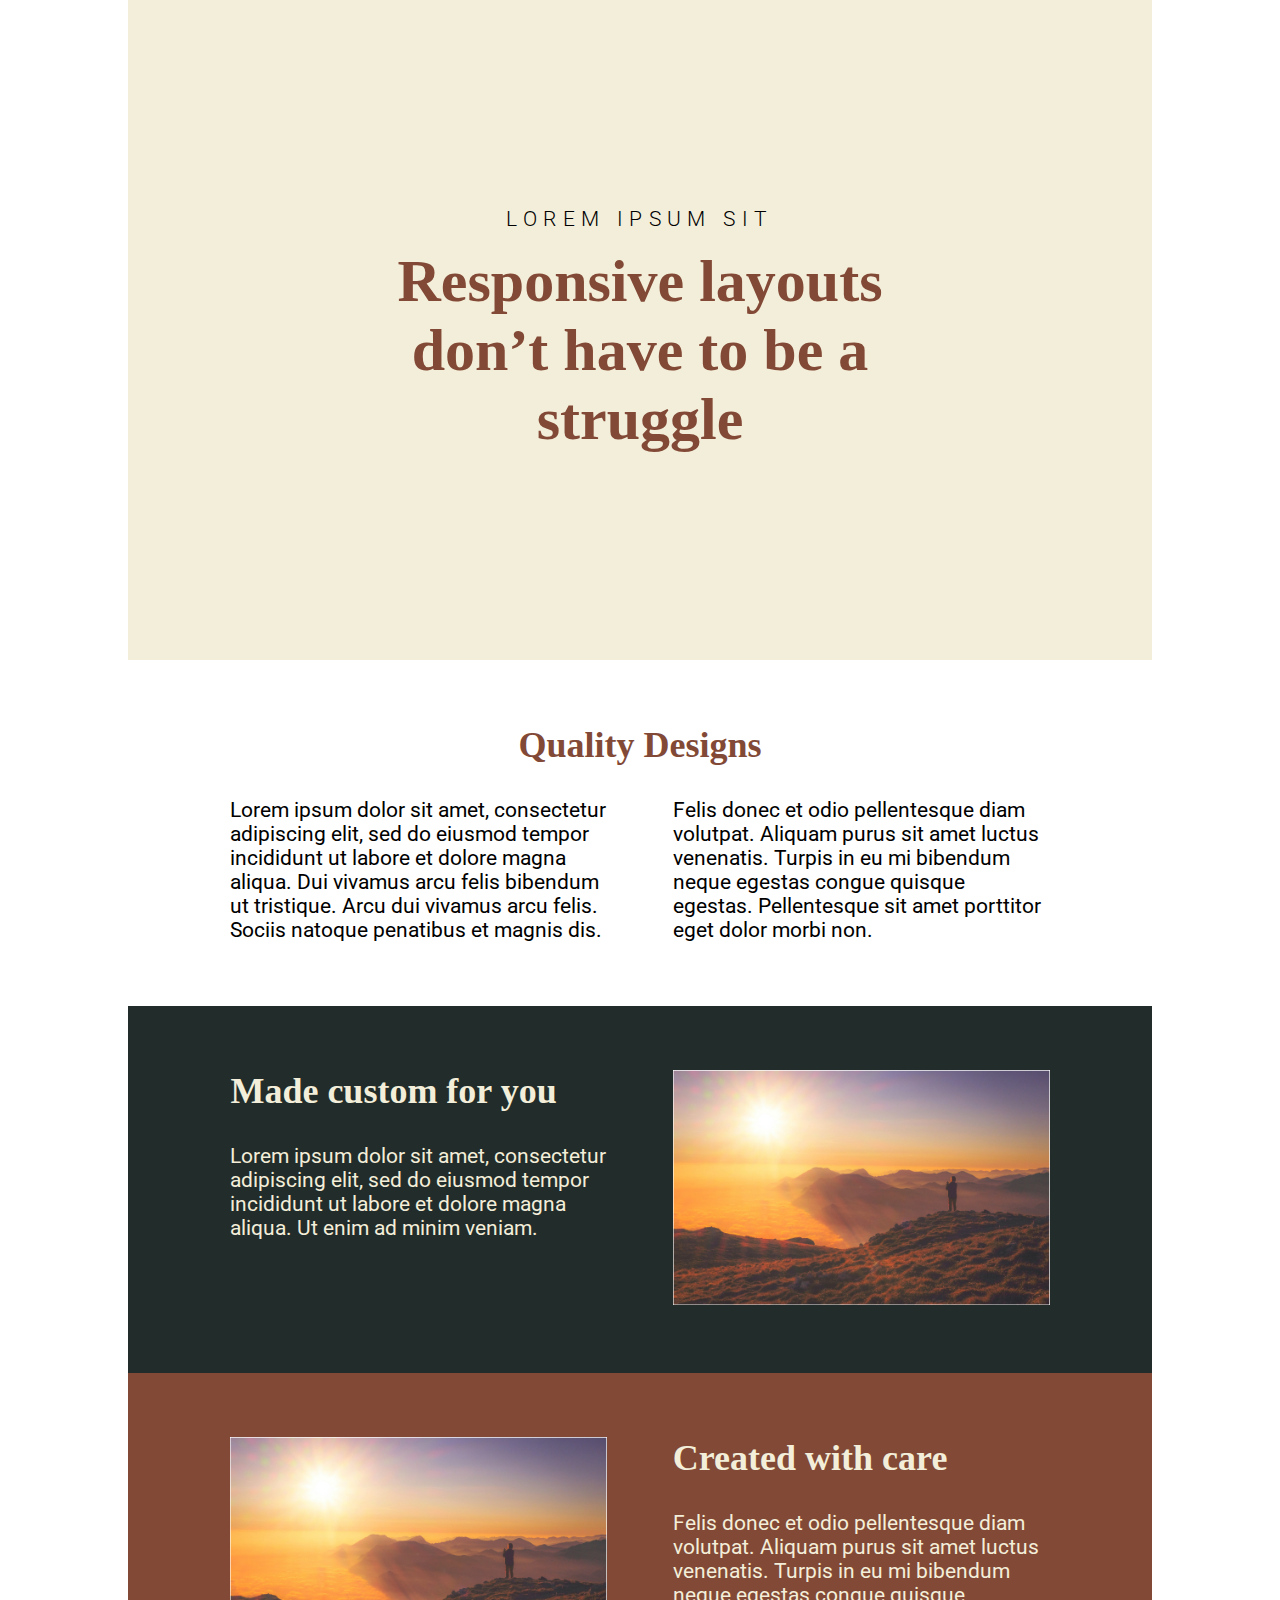
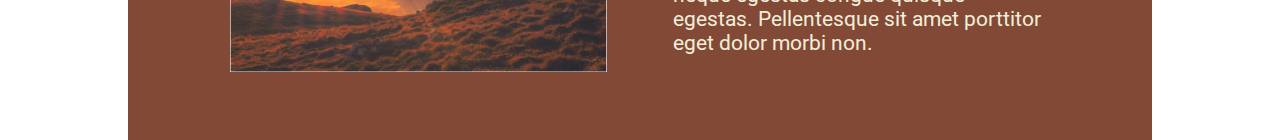
==== day7/index.html @ 1c2539a0 "day 7" ====
<!DOCTYPE html>
<html lang="en">
  <head>
    <meta charset="UTF-8" />
    <meta name="viewport" content="width=device-width, initial-scale=1.0" />
    <link rel="preconnect" href="https://fonts.gstatic.com" />
    <link
      href="https://fonts.googleapis.com/css2?family=Roboto:wght@300;400;900&display=swap"
      rel="stylesheet"
    />
    <link rel="preconnect" href="https://fonts.gstatic.com" />
    <link
      href="https://fonts.googleapis.com/css2?family=Playfair+Display:wght@900&display=swap"
      rel="stylesheet"
    />
    <link rel="stylesheet" href="style.css" />
    <title>Day 7</title>
  </head>
  <body>
    <header class="container header">
      <div class="title">
        <p class="title__text">lorem ipsum sit</p>
        <h1>Responsive layouts don’t have to be a struggle</h1>
      </div>
    </header>

    <main>
      <div class="quality container">
        <h2>Quality Designs</h2>
        <div class="row">
          <div class="col">
            <p>
              Lorem ipsum dolor sit amet, consectetur adipiscing elit, sed do
              eiusmod tempor incididunt ut labore et dolore magna aliqua. Dui
              vivamus arcu felis bibendum ut tristique. Arcu dui vivamus arcu
              felis. Sociis natoque penatibus et magnis dis.
            </p>
          </div>
          <div class="col">
            <p>
              Felis donec et odio pellentesque diam volutpat. Aliquam purus sit
              amet luctus venenatis. Turpis in eu mi bibendum neque egestas
              congue quisque egestas. Pellentesque sit amet porttitor eget dolor
              morbi non.
            </p>
          </div>
        </div>
      </div>

      <div class="custom container">
        <div class="row">
          <div class="col">
            <h2>Made custom for you</h2>
            <p>
              Lorem ipsum dolor sit amet, consectetur adipiscing elit, sed do
              eiusmod tempor incididunt ut labore et dolore magna aliqua. Ut
              enim ad minim veniam.
            </p>
          </div>
          <div class="col">
            <img src="./image-01.jpg" alt="sunset and a dude" />
          </div>
        </div>
      </div>
      <div class="created container">
        <div class="row">
          <div class="col">
            <img src="./image-01.jpg" alt="sunset and a dude" />
          </div>
          <div class="col">
            <h2>Created with care</h2>
            <p>
              Felis donec et odio pellentesque diam volutpat. Aliquam purus sit
              amet luctus venenatis. Turpis in eu mi bibendum neque egestas
              congue quisque egestas. Pellentesque sit amet porttitor eget dolor
              morbi non.
            </p>
          </div>
        </div>
      </div>
    </main>
  </body>
</html>
---- day7/style.css ----
*,
*::before,
*::after {
  box-sizing: border-box;
  margin: 0;
  padding: 0;
}

:root {
  --main-color: #f3eed9;
  --sec-color: #824936;
  --third-color: #222c2a;
}

body {
  font-family: "Roboto", sans-serif;
}

img {
  max-width: 100%;
  border: 0;
}

h1 {
  font-weight: 900;
  font-family: "Playfair";
  font-size: 60px;
  color: var(--sec-color);
}

h2 {
  font-weight: 900;
  font-size: 36px;
  font-family: "Playfair";
  padding-bottom: 2rem;
}

p {
  font-weight: 400;
  font-size: 21px;
}

.title__text {
  font-weight: 300;
  text-transform: uppercase;
  letter-spacing: 0.4rem;
  padding-bottom: 1rem;
}

.container {
  width: 80%;
  margin: 0 auto;

  padding: 4rem 0;
}

.header {
  min-height: 660px;
  background: var(--main-color);
  display: flex;
  justify-content: center;
  align-items: center;
  text-align: center;
}

.title {
  max-width: 60%;
  margin: 0 auto;
}

.quality {
  background: FFF;
}

.quality h2 {
  color: var(--sec-color);
  text-align: center;
}

.row {
  display: flex;
  width: 80%;
  margin: 0 auto;
  justify-content: space-between;
  max-width: 1128px;
}

.col {
  width: 46%;
}

.custom {
  background: var(--third-color);
  color: var(--main-color);
}

.created {
  background: var(--sec-color);
  color: var(--main-color);
}
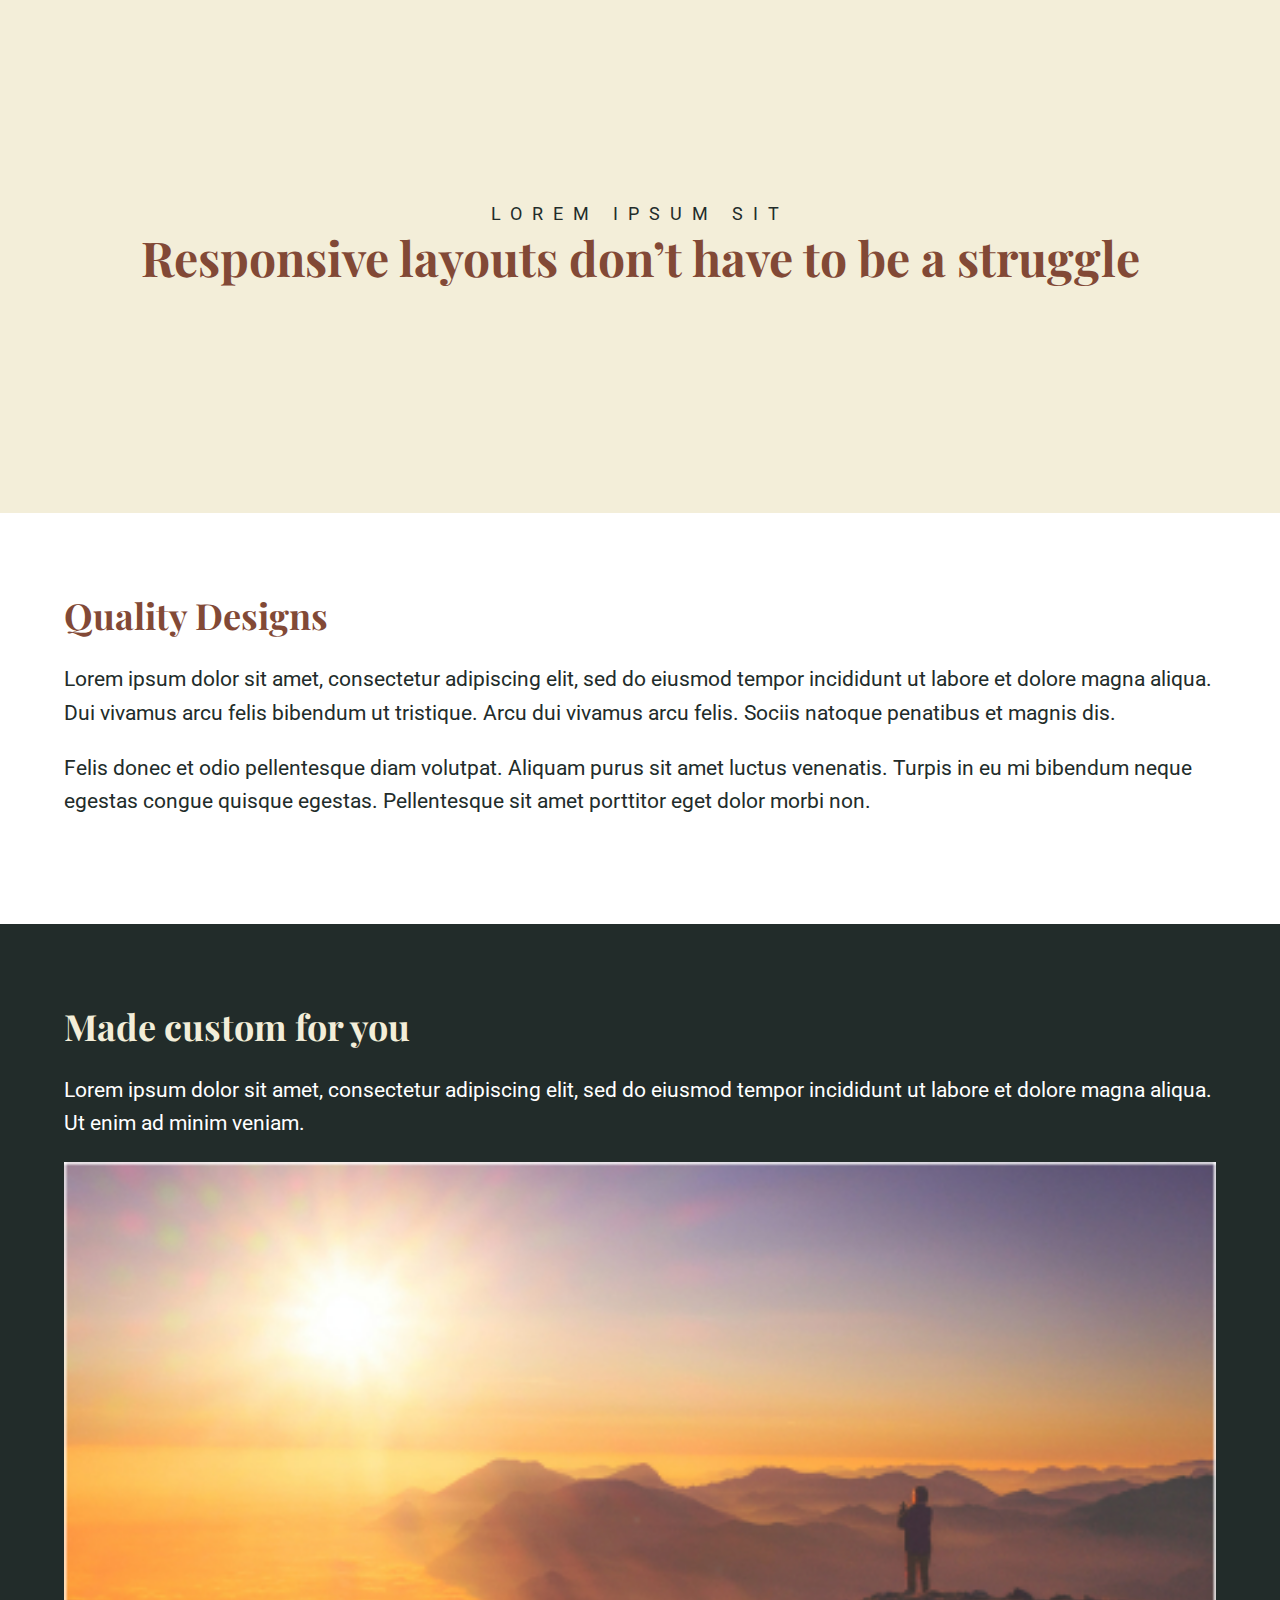
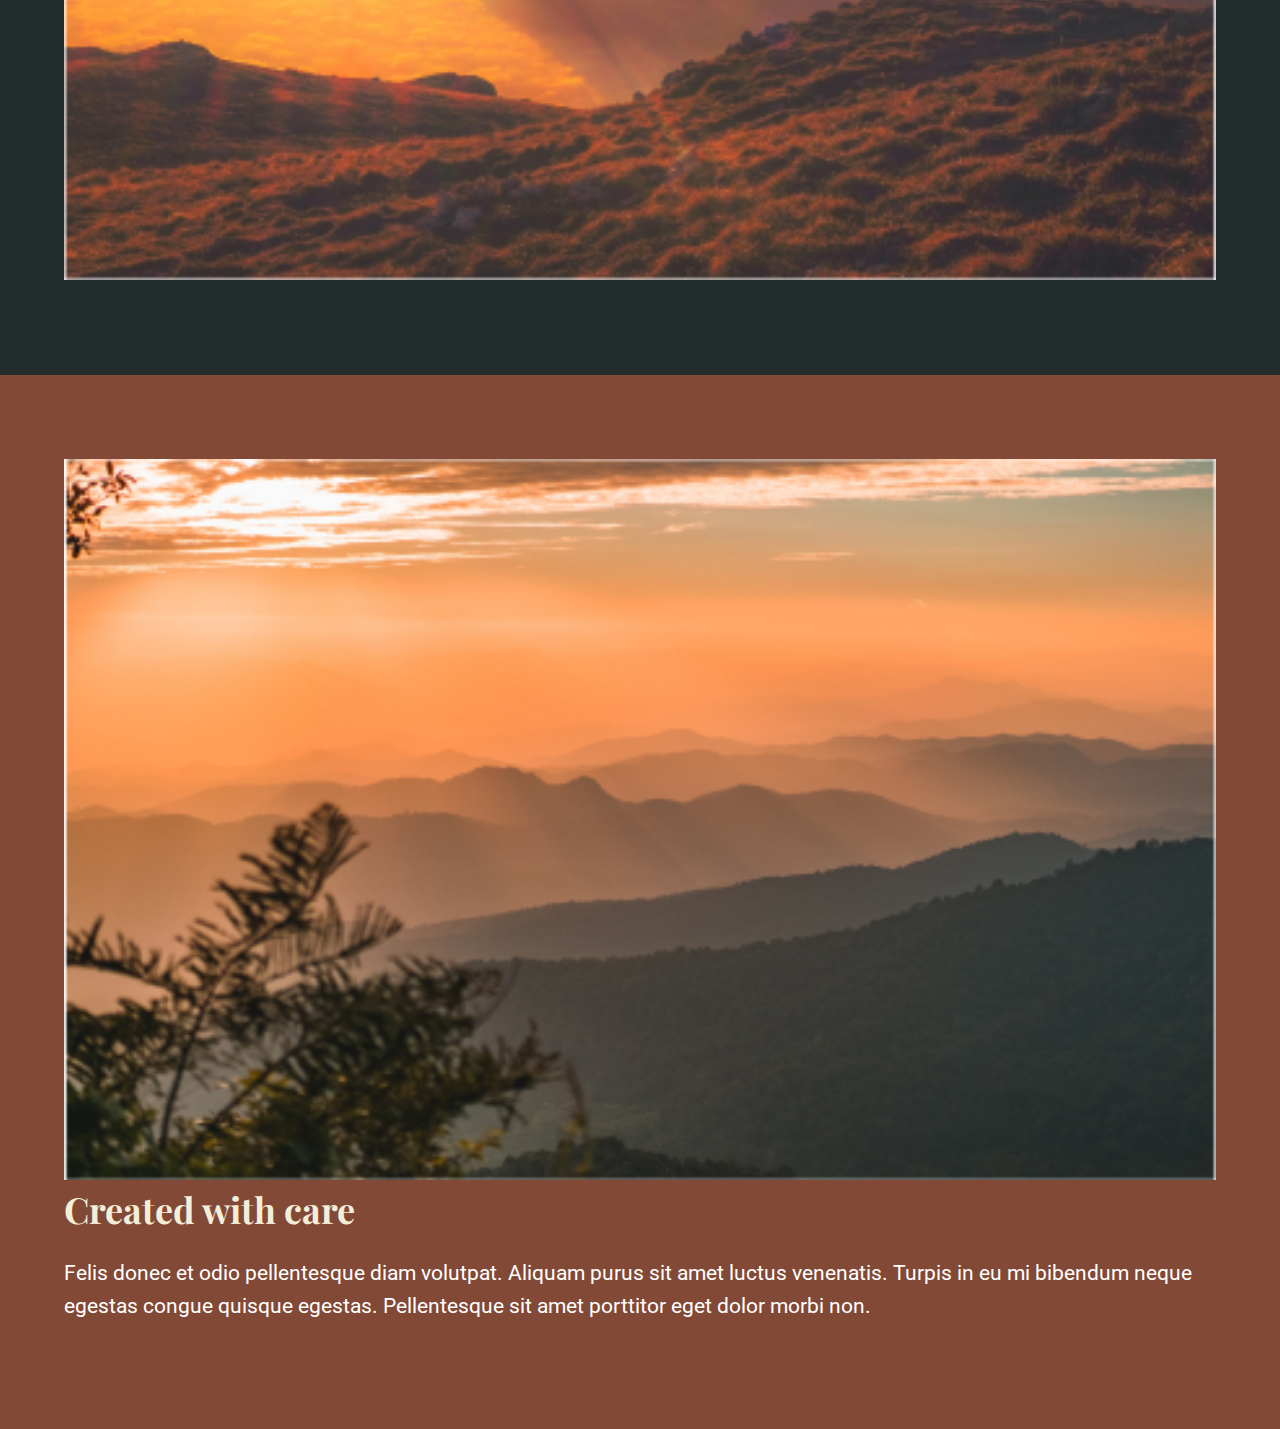
==== commit 5587d363: "day 7" ====
--- a/day7/index.html
+++ b/day7/index.html
@@ -3,30 +3,27 @@
   <head>
     <meta charset="UTF-8" />
     <meta name="viewport" content="width=device-width, initial-scale=1.0" />
+    <link rel="stylesheet" href="style.css" />
     <link rel="preconnect" href="https://fonts.gstatic.com" />
     <link
-      href="https://fonts.googleapis.com/css2?family=Roboto:wght@300;400;900&display=swap"
+      href="https://fonts.googleapis.com/css2?family=Playfair+Display:wght@900&family=Roboto:wght@300;400&display=swap"
       rel="stylesheet"
     />
-    <link rel="preconnect" href="https://fonts.gstatic.com" />
-    <link
-      href="https://fonts.googleapis.com/css2?family=Playfair+Display:wght@900&display=swap"
-      rel="stylesheet"
-    />
-    <link rel="stylesheet" href="style.css" />
-    <title>Day 7</title>
+    <title>Conquering Responsive Layouts</title>
   </head>
   <body>
-    <header class="container header">
-      <div class="title">
-        <p class="title__text">lorem ipsum sit</p>
-        <h1>Responsive layouts don’t have to be a struggle</h1>
+    <section class="intro">
+      <div class="container">
+        <p class="intro__text">lorem ipsum sit</p>
+        <h1 class="intro__title">
+          Responsive layouts don’t have to be a struggle
+        </h1>
       </div>
-    </header>
+    </section>
 
-    <main>
-      <div class="quality container">
-        <h2>Quality Designs</h2>
+    <section class="section-two">
+      <div class="container">
+        <h2 class="section-title section-title--dark">Quality Designs</h2>
         <div class="row">
           <div class="col">
             <p>
@@ -46,38 +43,42 @@
           </div>
         </div>
       </div>
+    </section>
 
-      <div class="custom container">
-        <div class="row">
-          <div class="col">
-            <h2>Made custom for you</h2>
-            <p>
-              Lorem ipsum dolor sit amet, consectetur adipiscing elit, sed do
-              eiusmod tempor incididunt ut labore et dolore magna aliqua. Ut
-              enim ad minim veniam.
-            </p>
-          </div>
-          <div class="col">
-            <img src="./image-01.jpg" alt="sunset and a dude" />
-          </div>
+    <section class="section-three">
+      <div class="container row">
+        <div class="col">
+          <h2 class="section-title">Made custom for you</h2>
+          <p>
+            Lorem ipsum dolor sit amet, consectetur adipiscing elit, sed do
+            eiusmod tempor incididunt ut labore et dolore magna aliqua. Ut enim
+            ad minim veniam.
+          </p>
+        </div>
+        <div class="col">
+          <img src="img/image-01.jpg" alt="a sunset over a mountain range" />
         </div>
       </div>
-      <div class="created container">
-        <div class="row">
-          <div class="col">
-            <img src="./image-01.jpg" alt="sunset and a dude" />
-          </div>
-          <div class="col">
-            <h2>Created with care</h2>
-            <p>
-              Felis donec et odio pellentesque diam volutpat. Aliquam purus sit
-              amet luctus venenatis. Turpis in eu mi bibendum neque egestas
-              congue quisque egestas. Pellentesque sit amet porttitor eget dolor
-              morbi non.
-            </p>
-          </div>
+    </section>
+
+    <section class="section-four">
+      <div class="container row">
+        <div class="col">
+          <img
+            src="img/image-02.jpg"
+            alt="a sunset over a mountain range with tree branches in the foreground"
+          />
+        </div>
+        <div class="col">
+          <h2 class="section-title">Created with care</h2>
+          <p>
+            Felis donec et odio pellentesque diam volutpat. Aliquam purus sit
+            amet luctus venenatis. Turpis in eu mi bibendum neque egestas congue
+            quisque egestas. Pellentesque sit amet porttitor eget dolor morbi
+            non.
+          </p>
         </div>
       </div>
-    </main>
+    </section>
   </body>
 </html>
--- a/day7/style.css
+++ b/day7/style.css
@@ -1,100 +1,75 @@
-*,
-*::before,
-*::after {
+* {
   box-sizing: border-box;
-  margin: 0;
-  padding: 0;
 }
 
 :root {
-  --main-color: #f3eed9;
-  --sec-color: #824936;
-  --third-color: #222c2a;
+  --main-color: #222c2a;
+  --second-color: #f3eed9;
+  --third-color: #824936;
 }
 
 body {
+  margin: 0;
   font-family: "Roboto", sans-serif;
+  font-size: 1.3125rem;
+  line-height: 1.6;
+  color: var(--main-color);
 }
 
 img {
-  max-width: 100%;
-  border: 0;
+  width: 100%;
 }
 
-h1 {
-  font-weight: 900;
-  font-family: "Playfair";
-  font-size: 60px;
-  color: var(--sec-color);
+h1,
+h2 {
+  margin-top: 0;
+  font-family: "Playfair Display", sans-serif;
+  line-height: 1;
 }
 
-h2 {
-  font-weight: 900;
-  font-size: 36px;
-  font-family: "Playfair";
-  padding-bottom: 2rem;
+section {
+  padding: 4em 0;
 }
 
-p {
-  font-weight: 400;
-  font-size: 21px;
+.section-title {
+  font-size: 2.25rem;
+  color: var(--second-color);
 }
 
-.title__text {
-  font-weight: 300;
-  text-transform: uppercase;
-  letter-spacing: 0.4rem;
-  padding-bottom: 1rem;
+.section-title--dark {
+  color: var(--third-color);
+}
+
+.section-three {
+  background-color: var(--main-color);
+  color: #fff;
+}
+
+.section-four {
+  background-color: var(--third-color);
+  color: #fff;
 }
 
 .container {
-  width: 80%;
-  margin: 0 auto;
-
-  padding: 4rem 0;
-}
-
-.header {
-  min-height: 660px;
-  background: var(--main-color);
-  display: flex;
-  justify-content: center;
-  align-items: center;
-  text-align: center;
-}
-
-.title {
-  max-width: 60%;
+  width: 90%;
   margin: 0 auto;
 }
 
-.quality {
-  background: FFF;
+.intro {
+  background: var(--second-color);
+  padding: 200px 0;
+  text-align: center;
+  color: var(--third-color);
 }
 
-.quality h2 {
-  color: var(--sec-color);
-  text-align: center;
+.intro__text {
+  text-transform: uppercase;
+  font-size: 1.125rem;
+  letter-spacing: 10px;
+  color: var(--main-color);
+  margin: 0 0 0.25em;
 }
 
-.row {
-  display: flex;
-  width: 80%;
-  margin: 0 auto;
-  justify-content: space-between;
-  max-width: 1128px;
+.intro__title {
+  font-size: 3rem;
 }
-
-.col {
-  width: 46%;
-}
-
-.custom {
-  background: var(--third-color);
-  color: var(--main-color);
-}
-
-.created {
-  background: var(--sec-color);
-  color: var(--main-color);
-}
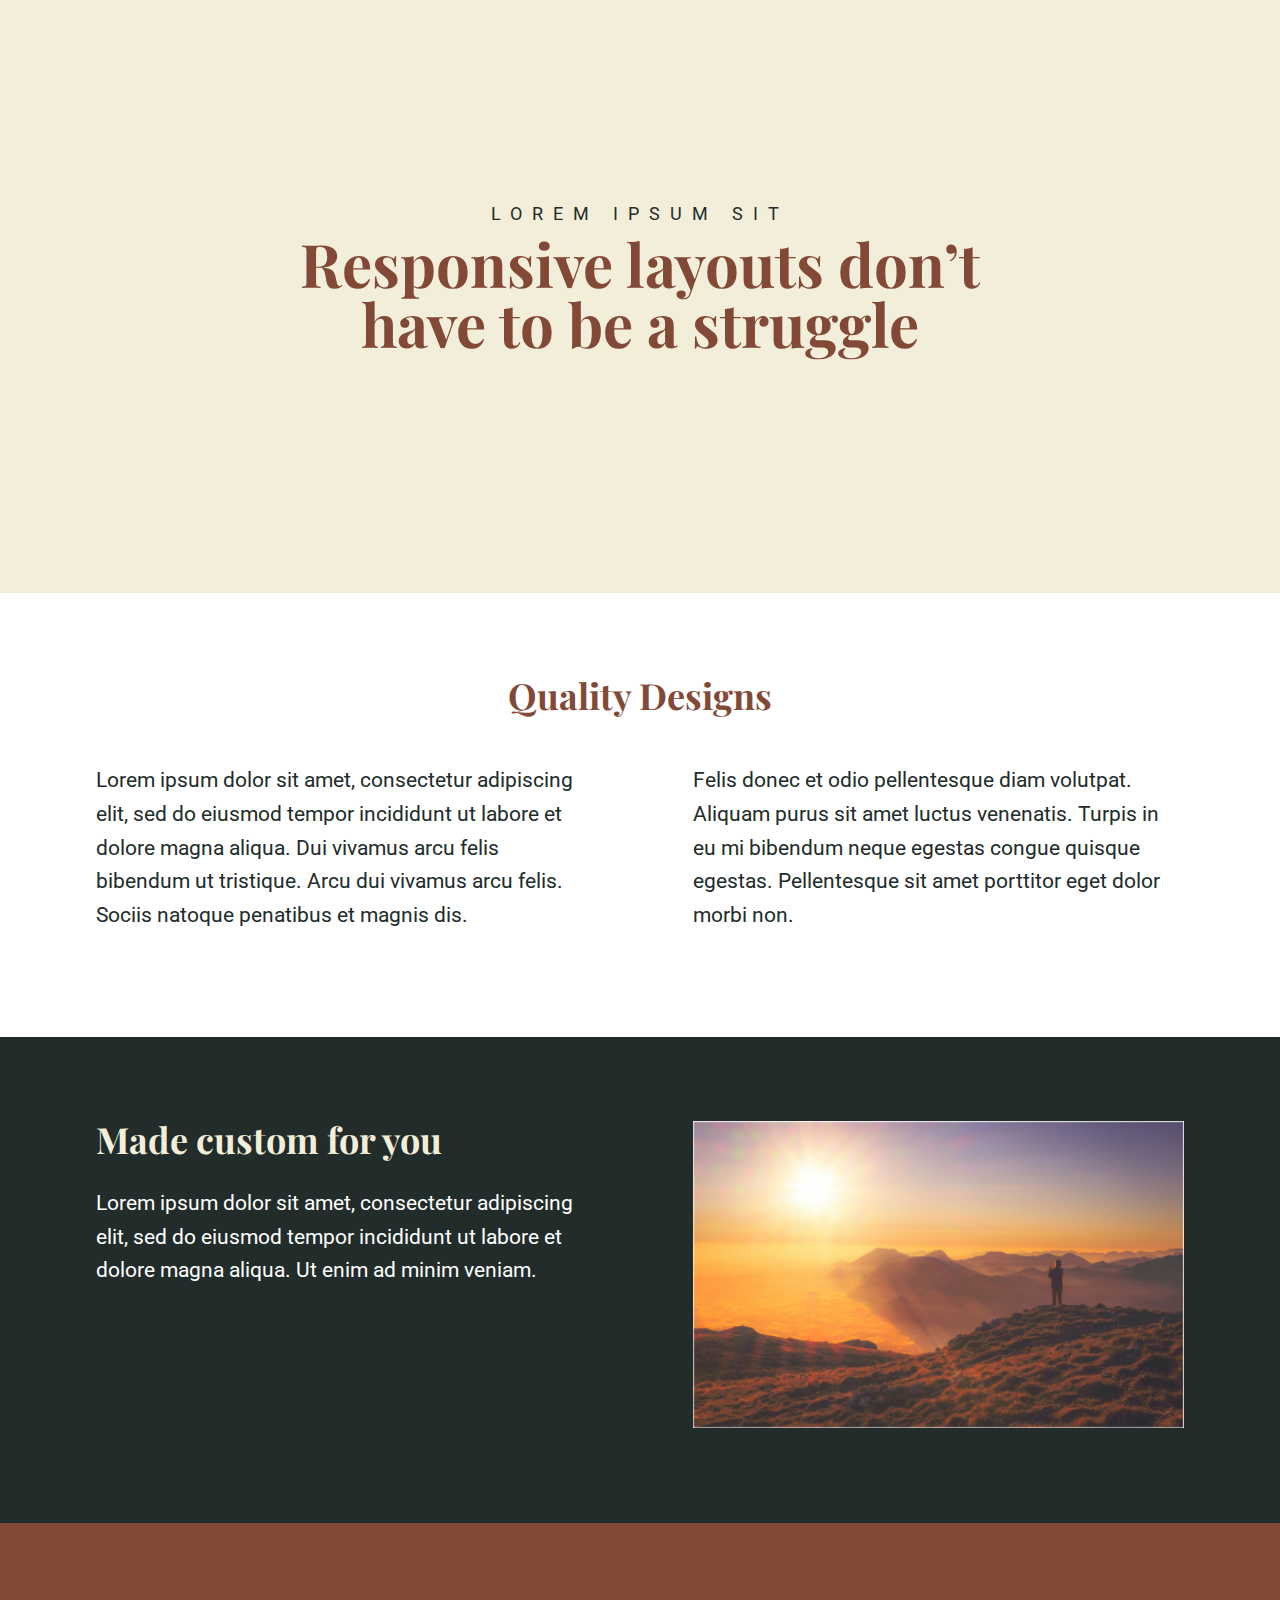
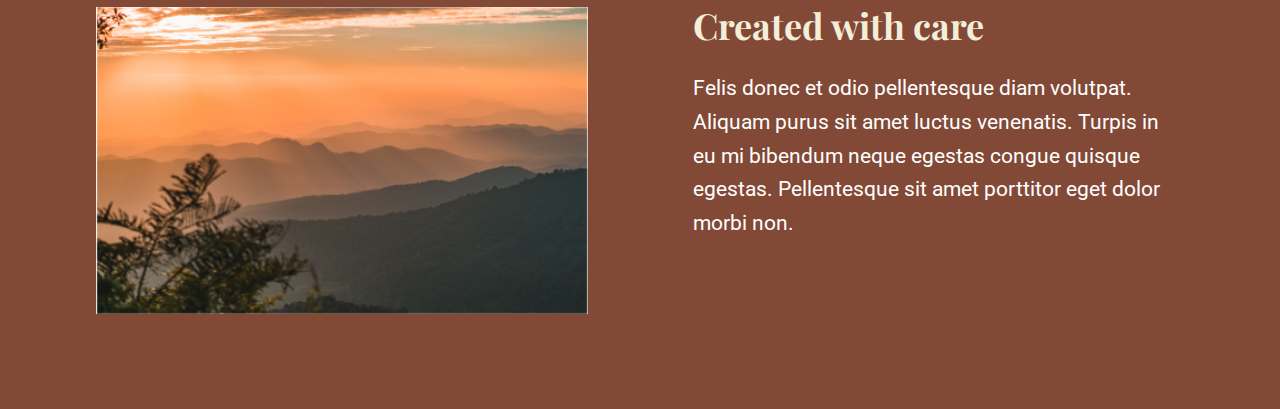
==== commit fa073b52: "day 7" ====
--- a/day7/index.html
+++ b/day7/index.html
@@ -16,7 +16,7 @@
       <div class="container">
         <p class="intro__text">lorem ipsum sit</p>
         <h1 class="intro__title">
-          Responsive layouts don’t have to be a struggle
+          Responsive layouts don’t <br />have to be a struggle
         </h1>
       </div>
     </section>
--- a/day7/style.css
+++ b/day7/style.css
@@ -38,6 +38,7 @@
 
 .section-title--dark {
   color: var(--third-color);
+  text-align: center;
 }
 
 .section-three {
@@ -51,8 +52,9 @@
 }
 
 .container {
-  width: 90%;
+  width: 85%;
   margin: 0 auto;
+  max-width: 1128px;
 }
 
 .intro {
@@ -73,3 +75,21 @@
 .intro__title {
   font-size: 3rem;
 }
+
+@media (min-width: 800px) {
+  .row {
+    display: flex;
+  }
+
+  .col {
+    width: 100%;
+  }
+
+  .col + .col {
+    margin-left: 5em;
+  }
+
+  .intro__title {
+    font-size: 3.75rem;
+  }
+}
